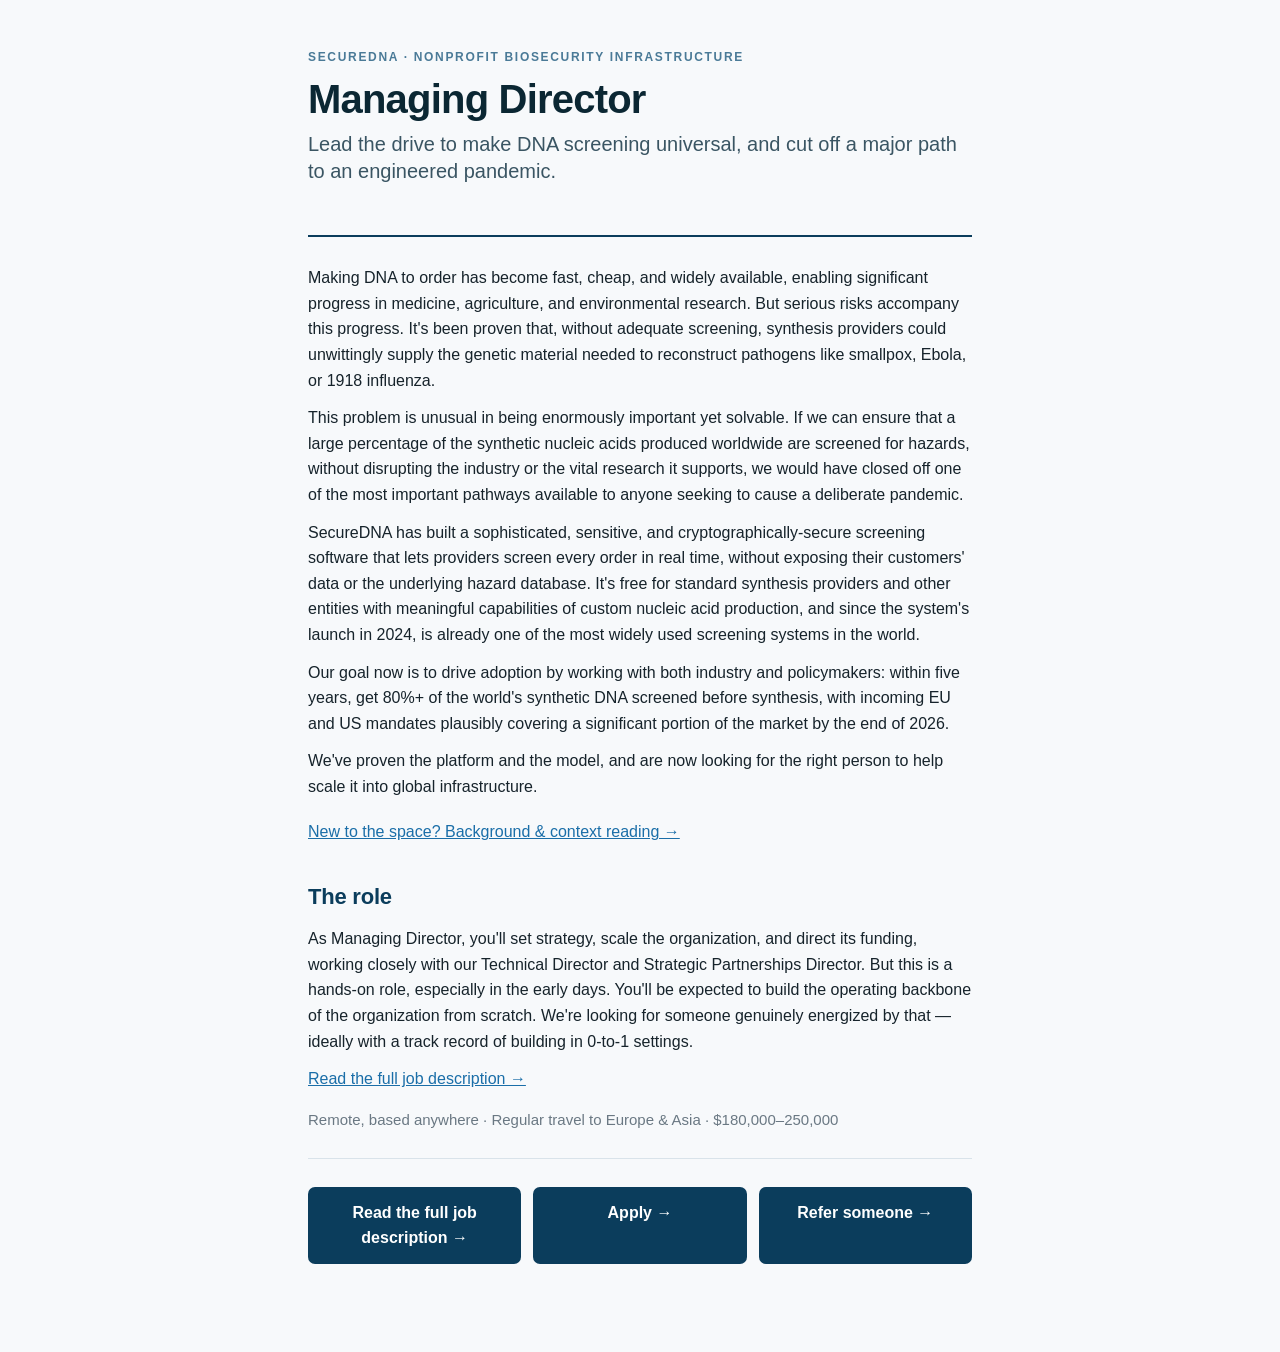
==== index.html @ ec06b04d "SecureDNA MD careers page preview" ====
<!DOCTYPE html>
<html lang="en"><head><meta charset="utf-8"><meta name="viewport" content="width=device-width, initial-scale=1">
<title>Managing Director — SecureDNA</title>
<link rel="stylesheet" href="style.css"></head>
<body><div class="wrap">

<div class="hero">
  <div class="eyebrow">SecureDNA · Nonprofit biosecurity infrastructure</div>
  <h1>Managing Director</h1>
  <p class="standfirst">Lead the drive to make DNA screening universal, and cut off a major path to an engineered pandemic.</p>
</div>

<p>Making DNA to order has become fast, cheap, and widely available, enabling significant progress in medicine, agriculture, and environmental research. But serious risks accompany this progress. It's been proven that, without adequate screening, synthesis providers could unwittingly supply the genetic material needed to reconstruct pathogens like smallpox, Ebola, or 1918 influenza.</p>

<p>This problem is unusual in being enormously important yet solvable. If we can ensure that a large percentage of the synthetic nucleic acids produced worldwide are screened for hazards, without disrupting the industry or the vital research it supports, we would have closed off one of the most important pathways available to anyone seeking to cause a deliberate pandemic.</p>

<p>SecureDNA has built a sophisticated, sensitive, and cryptographically-secure screening software that lets providers screen every order in real time, without exposing their customers' data or the underlying hazard database. It's free for standard synthesis providers and other entities with meaningful capabilities of custom nucleic acid production, and since the system's launch in 2024, is already one of the most widely used screening systems in the world.</p>

<p>Our goal now is to drive adoption by working with both industry and policymakers: within five years, get 80%+ of the world's synthetic DNA screened before synthesis, with incoming EU and US mandates plausibly covering a significant portion of the market by the end of 2026.</p>

<p>We've proven the platform and the model, and are now looking for the right person to help scale it into global infrastructure.</p>

<p style="margin-top:20px;"><a href="background.html">New to the space? Background &amp; context reading →</a></p>

<h2>The role</h2>
<p>As Managing Director, you'll set strategy, scale the organization, and direct its funding, working closely with our Technical Director and Strategic Partnerships Director. But this is a hands-on role, especially in the early days. You'll be expected to build the operating backbone of the organization from scratch. We're looking for someone genuinely energized by that — ideally with a track record of building in 0-to-1 settings.</p>

<p><a href="job-description.html">Read the full job description →</a></p>
<p class="meta">Remote, based anywhere · Regular travel to Europe &amp; Asia · $180,000–250,000</p>

<div class="cta">
  <div class="cta-row">
    <a class="btn" href="job-description.html">Read the full job description →</a>
    <a class="btn" href="#apply-form-TBD">Apply →</a>
    <a class="btn" href="#refer-form-TBD">Refer someone →</a>
  </div>
</div>

</div></body></html>
---- style.css ----
*{box-sizing:border-box;}
body{font-family:-apple-system,'Helvetica Neue',Arial,sans-serif;color:#16232b;line-height:1.6;font-size:16px;margin:0;background:#f7f9fb;}
.wrap{max-width:720px;margin:0 auto;padding:48px 28px 80px;}
.eyebrow{font-size:12px;letter-spacing:.14em;text-transform:uppercase;color:#4a7a97;font-weight:700;margin-bottom:10px;}
h1{font-size:40px;margin:0 0 10px;letter-spacing:-.02em;color:#0b2733;line-height:1.1;}
.standfirst{font-size:20px;color:#3a5563;margin:0 0 24px;line-height:1.35;}
.hero{border-bottom:2px solid #0b3d5c;padding-bottom:26px;margin-bottom:28px;}
h2{font-size:22px;color:#0b3d5c;margin:34px 0 10px;letter-spacing:-.01em;}
h3{font-size:16px;color:#0b2733;margin:20px 0 4px;}
p{margin:12px 0;}
ul{margin:12px 0;padding-left:0;list-style:none;}
li{margin:9px 0;padding-left:22px;position:relative;}
li::before{content:"→";position:absolute;left:0;color:#4a7a97;font-weight:700;}
a{color:#1a6ea8;}
strong{color:#0b2733;}
.meta{color:#6a7883;font-size:15px;margin-top:16px;}
.cta{margin:26px 0 8px;padding-top:22px;border-top:1px solid #d9e3ea;}
.btn{display:inline-block;background:#0b3d5c;color:#fff;text-decoration:none;padding:13px 20px;border-radius:7px;font-weight:700;margin:0;}
.btn.alt{background:#fff;color:#0b3d5c;border:1.5px solid #0b3d5c;}
.cta-row{display:flex;flex-wrap:wrap;gap:12px;margin:6px 0 4px;}
.cta-row .btn{flex:1 1 170px;text-align:center;}
.nav{font-size:14px;margin-bottom:24px;}
.nav a{color:#4a7a97;text-decoration:none;font-weight:600;}
.reading .item{padding:16px 0;border-bottom:1px solid #e6ecf0;}
.reading .src{color:#4a7a97;font-size:13px;font-weight:600;text-transform:uppercase;letter-spacing:.05em;}
.reading .desc{color:#465a66;font-size:15px;margin-top:4px;}
.tag{display:inline-block;background:#eef4f8;color:#3a6b88;font-size:12px;font-weight:700;padding:3px 9px;border-radius:20px;margin-left:8px;vertical-align:middle;}
.note{background:#fff8e6;border:1px solid #f0e2b8;border-radius:8px;padding:12px 16px;font-size:14px;color:#6a5a20;margin:18px 0;}
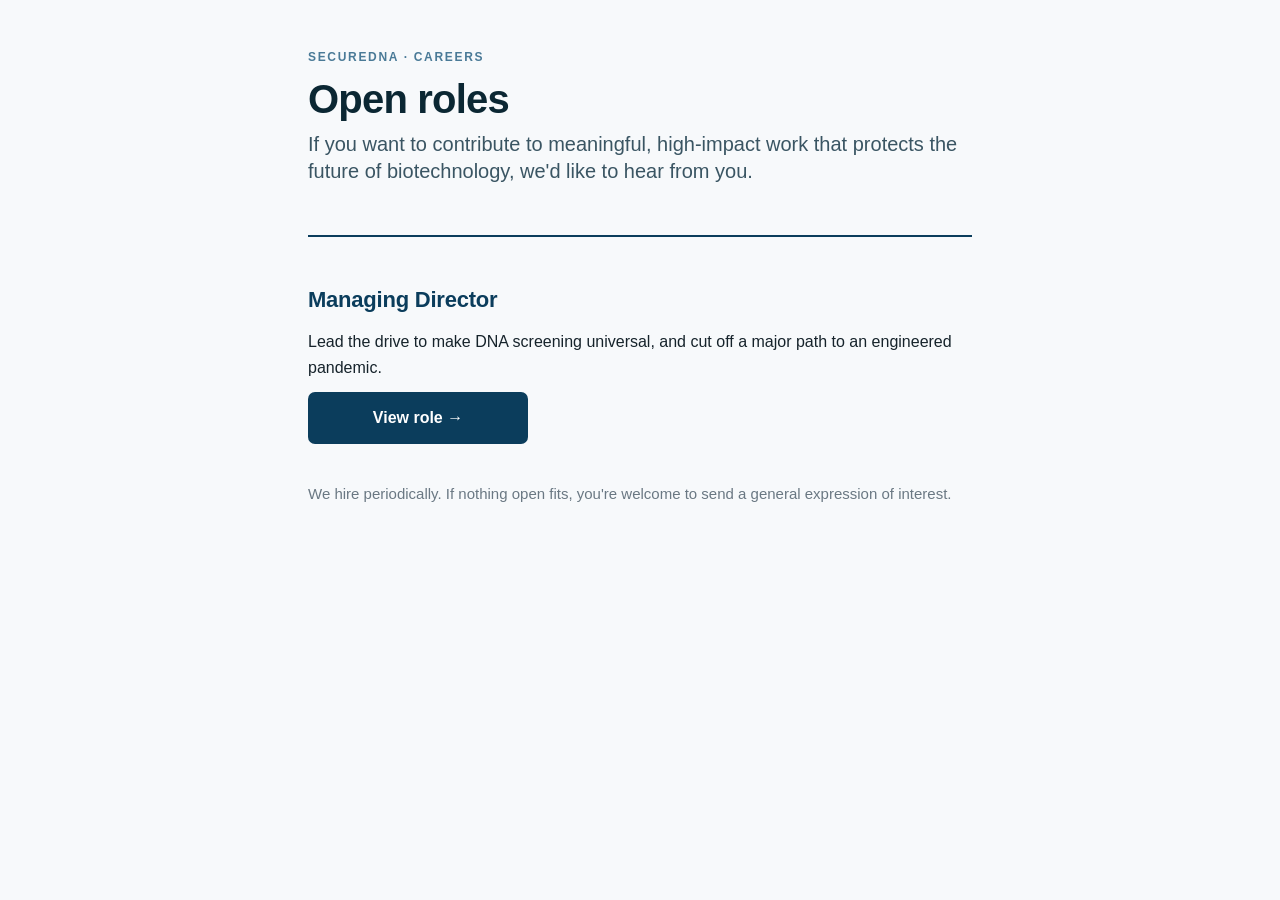
==== commit 44cf655b: "Consolidate to single role page: careers -> role -> background (kill Overview/JD duplication)" ====
--- a/index.html
+++ b/index.html
@@ -1,39 +1,23 @@
 <!DOCTYPE html>
 <html lang="en"><head><meta charset="utf-8"><meta name="viewport" content="width=device-width, initial-scale=1">
-<title>Managing Director — SecureDNA</title>
+<title>Careers — SecureDNA</title>
 <link rel="stylesheet" href="style.css"></head>
 <body><div class="wrap">
 
 <div class="hero">
-  <div class="eyebrow">SecureDNA · Nonprofit biosecurity infrastructure</div>
-  <h1>Managing Director</h1>
-  <p class="standfirst">Lead the drive to make DNA screening universal, and cut off a major path to an engineered pandemic.</p>
+  <div class="eyebrow">SecureDNA · Careers</div>
+  <h1>Open roles</h1>
+  <p class="standfirst">If you want to contribute to meaningful, high-impact work that protects the future of biotechnology, we'd like to hear from you.</p>
 </div>
 
-<p>Making DNA to order has become fast, cheap, and widely available, enabling significant progress in medicine, agriculture, and environmental research. But serious risks accompany this progress. It's been proven that, without adequate screening, synthesis providers could unwittingly supply the genetic material needed to reconstruct pathogens like smallpox, Ebola, or 1918 influenza.</p>
-
-<p>This problem is unusual in being enormously important yet solvable. If we can ensure that a large percentage of the synthetic nucleic acids produced worldwide are screened for hazards, without disrupting the industry or the vital research it supports, we would have closed off one of the most important pathways available to anyone seeking to cause a deliberate pandemic.</p>
-
-<p>SecureDNA has built a sophisticated, sensitive, and cryptographically-secure screening software that lets providers screen every order in real time, without exposing their customers' data or the underlying hazard database. It's free for standard synthesis providers and other entities with meaningful capabilities of custom nucleic acid production, and since the system's launch in 2024, is already one of the most widely used screening systems in the world.</p>
-
-<p>Our goal now is to drive adoption by working with both industry and policymakers: within five years, get 80%+ of the world's synthetic DNA screened before synthesis, with incoming EU and US mandates plausibly covering a significant portion of the market by the end of 2026.</p>
-
-<p>We've proven the platform and the model, and are now looking for the right person to help scale it into global infrastructure.</p>
-
-<p style="margin-top:20px;"><a href="background.html">New to the space? Background &amp; context reading →</a></p>
-
-<h2>The role</h2>
-<p>As Managing Director, you'll set strategy, scale the organization, and direct its funding, working closely with our Technical Director and Strategic Partnerships Director. But this is a hands-on role, especially in the early days. You'll be expected to build the operating backbone of the organization from scratch. We're looking for someone genuinely energized by that — ideally with a track record of building in 0-to-1 settings.</p>
-
-<p><a href="job-description.html">Read the full job description →</a></p>
-<p class="meta">Remote, based anywhere · Regular travel to Europe &amp; Asia · $180,000–250,000</p>
-
-<div class="cta">
-  <div class="cta-row">
-    <a class="btn" href="job-description.html">Read the full job description →</a>
-    <a class="btn" href="#apply-form-TBD">Apply →</a>
-    <a class="btn" href="#refer-form-TBD">Refer someone →</a>
+<div style="padding:6px 0 4px;">
+  <h2 style="margin-top:8pt;">Managing Director</h2>
+  <p>Lead the drive to make DNA screening universal, and cut off a major path to an engineered pandemic.</p>
+  <div class="cta-row" style="max-width:220px;">
+    <a class="btn" href="role.html">View role →</a>
   </div>
 </div>
 
+<p class="meta" style="margin-top:30px;">We hire periodically. If nothing open fits, you're welcome to send a general expression of interest.</p>
+
 </div></body></html>
